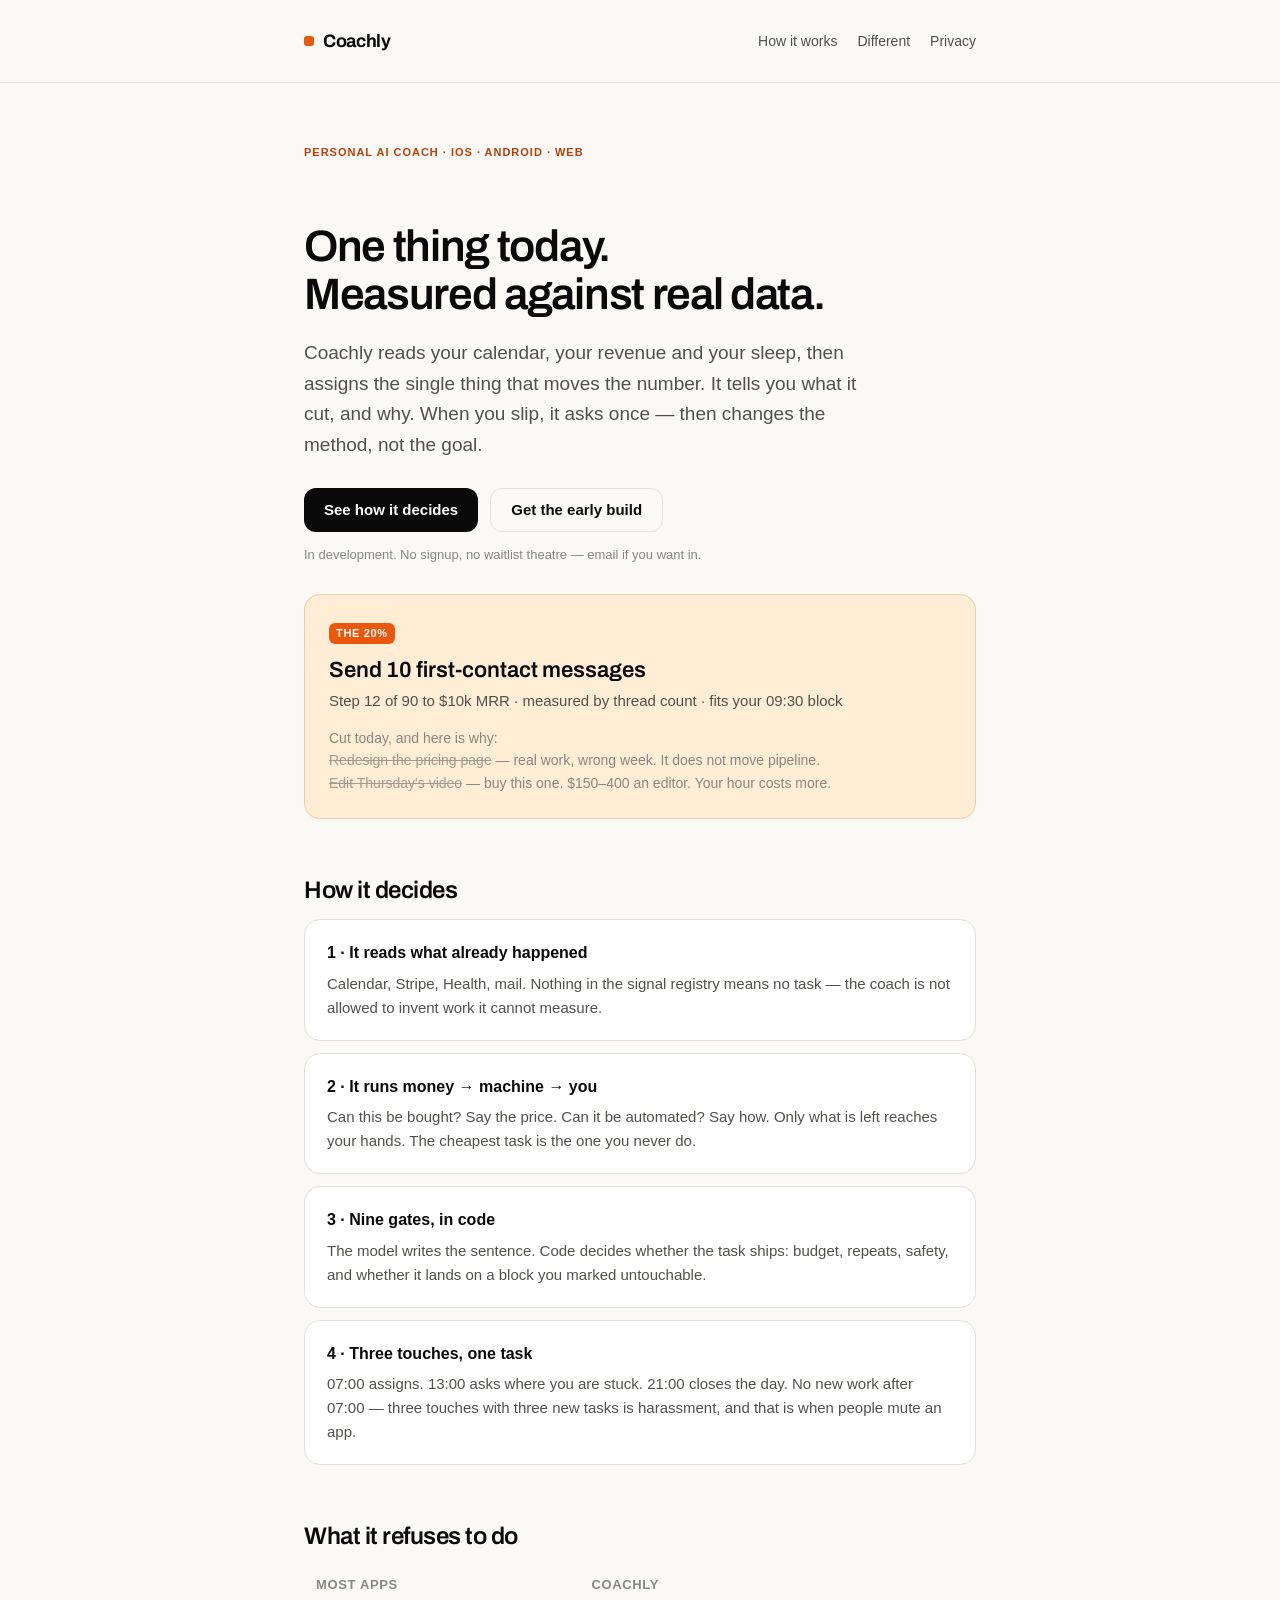
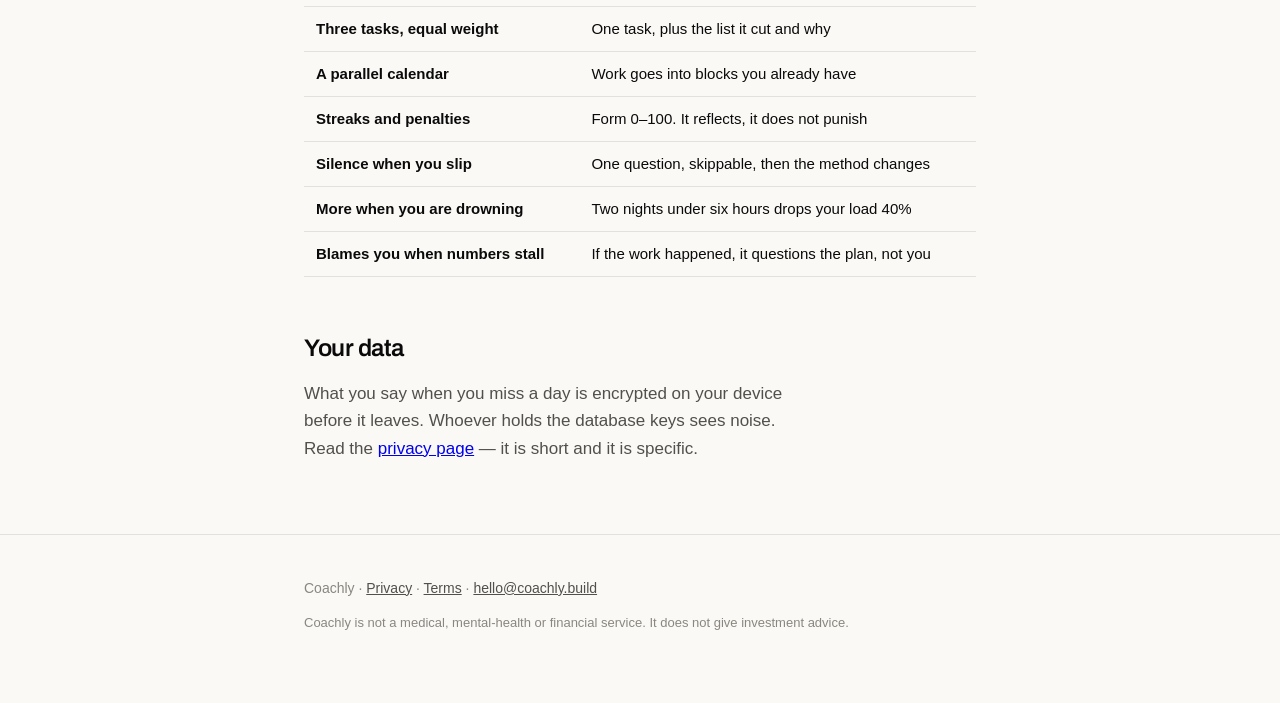
==== index.html @ 39885985 "Dựng nền Coachly: engine, token, lược đồ, trang coachly.build Đóng phần code của NGU-273, 274, 275, " ====
<!doctype html>
<html lang="en">
<head>
<meta charset="utf-8">
<meta name="viewport" content="width=device-width,initial-scale=1">
<title>Coachly — a coach that reads your calendar, not your to-do list</title>
<meta name="description" content="A 1:1 coach for operators. It assigns one thing a day, measures it against real data — calendar, revenue, sleep — and changes the plan when you slip.">
<link rel="preconnect" href="https://fonts.googleapis.com"><link rel="preconnect" href="https://fonts.gstatic.com" crossorigin>
<link href="https://fonts.googleapis.com/css2?family=Archivo:wght@500;600;700&display=swap" rel="stylesheet">
<link rel="stylesheet" href="style.css">
</head>
<body>
<header><div class="wrap bar">
  <div class="logo"><span class="dot"></span>Coachly</div>
  <nav><a href="#how">How it works</a><a href="#different">Different</a><a href="privacy.html">Privacy</a></nav>
</div></header>

<main class="wrap">
  <p class="eyebrow" style="margin-top:64px">Personal AI coach · iOS · Android · Web</p>
  <h1>One thing today.<br>Measured against real data.</h1>
  <p class="lede">Coachly reads your calendar, your revenue and your sleep, then assigns the single thing that moves the number. It tells you what it cut, and why. When you slip, it asks once — then changes the method, not the goal.</p>

  <div class="row">
    <a class="btn" href="#how">See how it decides</a>
    <a class="btn btn-ghost" href="mailto:hello@coachly.build">Get the early build</a>
  </div>
  <p class="note">In development. No signup, no waitlist theatre — email if you want in.</p>

  <div class="today">
    <span class="tag">THE 20%</span>
    <div class="t">Send 10 first-contact messages</div>
    <p style="margin:0;color:var(--ink-2);font-size:15px">Step 12 of 90 to $10k MRR · measured by thread count · fits your 09:30 block</p>
    <div class="cut">Cut today, and here is why:
      <br><s>Redesign the pricing page</s> — real work, wrong week. It does not move pipeline.
      <br><s>Edit Thursday's video</s> — buy this one. $150–400 an editor. Your hour costs more.
    </div>
  </div>

  <h2 id="how">How it decides</h2>
  <div class="card"><strong>1 · It reads what already happened</strong><p>Calendar, Stripe, Health, mail. Nothing in the signal registry means no task — the coach is not allowed to invent work it cannot measure.</p></div>
  <div class="card"><strong>2 · It runs money → machine → you</strong><p>Can this be bought? Say the price. Can it be automated? Say how. Only what is left reaches your hands. The cheapest task is the one you never do.</p></div>
  <div class="card"><strong>3 · Nine gates, in code</strong><p>The model writes the sentence. Code decides whether the task ships: budget, repeats, safety, and whether it lands on a block you marked untouchable.</p></div>
  <div class="card"><strong>4 · Three touches, one task</strong><p>07:00 assigns. 13:00 asks where you are stuck. 21:00 closes the day. No new work after 07:00 — three touches with three new tasks is harassment, and that is when people mute an app.</p></div>

  <h2 id="different">What it refuses to do</h2>
  <table>
    <tr><th>Most apps</th><th>Coachly</th></tr>
    <tr><td>Three tasks, equal weight</td><td>One task, plus the list it cut and why</td></tr>
    <tr><td>A parallel calendar</td><td>Work goes into blocks you already have</td></tr>
    <tr><td>Streaks and penalties</td><td>Form 0–100. It reflects, it does not punish</td></tr>
    <tr><td>Silence when you slip</td><td>One question, skippable, then the method changes</td></tr>
    <tr><td>More when you are drowning</td><td>Two nights under six hours drops your load 40%</td></tr>
    <tr><td>Blames you when numbers stall</td><td>If the work happened, it questions the plan, not you</td></tr>
  </table>

  <h2>Your data</h2>
  <p class="lede" style="font-size:17px">What you say when you miss a day is encrypted on your device before it leaves. Whoever holds the database keys sees noise. Read the <a href="privacy.html">privacy page</a> — it is short and it is specific.</p>
</main>

<footer><div class="wrap">
  <p>Coachly · <a href="privacy.html">Privacy</a> · <a href="terms.html">Terms</a> · <a href="mailto:hello@coachly.build">hello@coachly.build</a></p>
  <p class="note">Coachly is not a medical, mental-health or financial service. It does not give investment advice.</p>
</div></footer>
</body></html>
---- style.css ----
/* coachly.build — dùng đúng token của app (design/tokens.css).
   Trang bán hàng và app phải trông như một thứ; lệch màu là lệch lòng tin. */
:root{
  --canvas:#faf9f6;--surface:#fff;--surface-2:#f2f0eb;--line:#e4e1da;
  --ink:#0a0a0a;--ink-2:#52504b;--ink-3:#8a877f;
  --orange:#ea580c;--orange-ink:#b8400a;--orange-soft:#ffedd5;
  --good:#15803d;--risk:#b91c1c;--rest:#0369a1;
  --font-display:'Archivo',-apple-system,system-ui,sans-serif;
  --font-body:-apple-system,BlinkMacSystemFont,'SF Pro Text','Segoe UI',Roboto,sans-serif;
  --r-card:16px;--r-button:12px;--t:200ms;--ease:cubic-bezier(.2,0,0,1);
}
*{box-sizing:border-box}
body{margin:0;background:var(--canvas);color:var(--ink);font:16px/1.6 var(--font-body);-webkit-font-smoothing:antialiased}
.wrap{max-width:720px;margin:0 auto;padding:0 24px}
header{padding:28px 0;border-bottom:1px solid var(--line)}
.bar{display:flex;align-items:center;justify-content:space-between;gap:16px}
.logo{font:700 18px/1 var(--font-display);letter-spacing:-.02em;display:flex;align-items:center;gap:9px}
.dot{width:10px;height:10px;border-radius:3px;background:var(--orange);display:inline-block}
nav a{color:var(--ink-2);text-decoration:none;font-size:14px;margin-left:20px}
nav a:hover{color:var(--ink)}
h1{font:600 44px/1.1 var(--font-display);letter-spacing:-.03em;margin:64px 0 20px}
h2{font:600 24px/1.25 var(--font-display);letter-spacing:-.02em;margin:56px 0 14px}
h3{font:600 15px/1.3 var(--font-body);margin:28px 0 6px}
.lede{font-size:19px;color:var(--ink-2);max-width:54ch}
.eyebrow{font:600 11px/1 var(--font-body);letter-spacing:.09em;text-transform:uppercase;color:var(--orange-ink);margin-bottom:18px}
.btn{display:inline-flex;align-items:center;min-height:44px;padding:0 20px;border-radius:var(--r-button);background:var(--ink);color:#fff;text-decoration:none;font-weight:600;font-size:15px;transition:opacity var(--t) var(--ease)}
.btn:hover{opacity:.85}
.btn-ghost{background:transparent;color:var(--ink);border:1px solid var(--line)}
.row{display:flex;gap:12px;flex-wrap:wrap;margin:28px 0 8px}
.note{font-size:13px;color:var(--ink-3)}
.card{background:var(--surface);border:1px solid var(--line);border-radius:var(--r-card);padding:20px 22px;margin:12px 0}
.card p{margin:6px 0 0;color:var(--ink-2);font-size:15px}
.card strong{font-weight:600;color:var(--ink)}
/* MỘT vùng cam đặc trên trang. Đúng một. */
.today{background:var(--orange-soft);border:1px solid rgba(234,88,12,.24);border-radius:var(--r-card);padding:24px;margin:28px 0}
.today .tag{display:inline-block;background:var(--orange);color:#fff;font:600 11px/1 var(--font-body);letter-spacing:.06em;padding:5px 7px;border-radius:6px}
.today .t{font:600 22px/1.3 var(--font-display);margin:12px 0 4px}
.cut{color:var(--ink-3);font-size:14px;margin-top:14px}
.cut s{opacity:.8}
table{width:100%;border-collapse:collapse;margin:14px 0;font-size:15px}
th,td{text-align:left;padding:10px 12px;border-bottom:1px solid var(--line);vertical-align:top}
th{font-weight:600;font-size:13px;color:var(--ink-3);text-transform:uppercase;letter-spacing:.05em}
td:first-child{white-space:nowrap;font-weight:600}
footer{border-top:1px solid var(--line);margin-top:72px;padding:28px 0 56px;color:var(--ink-3);font-size:14px}
footer a{color:var(--ink-2)}
.legal p,.legal li{color:var(--ink-2)}
.legal h2{margin-top:40px;font-size:20px}
@media(max-width:560px){h1{font-size:34px;margin-top:40px}.lede{font-size:17px}}
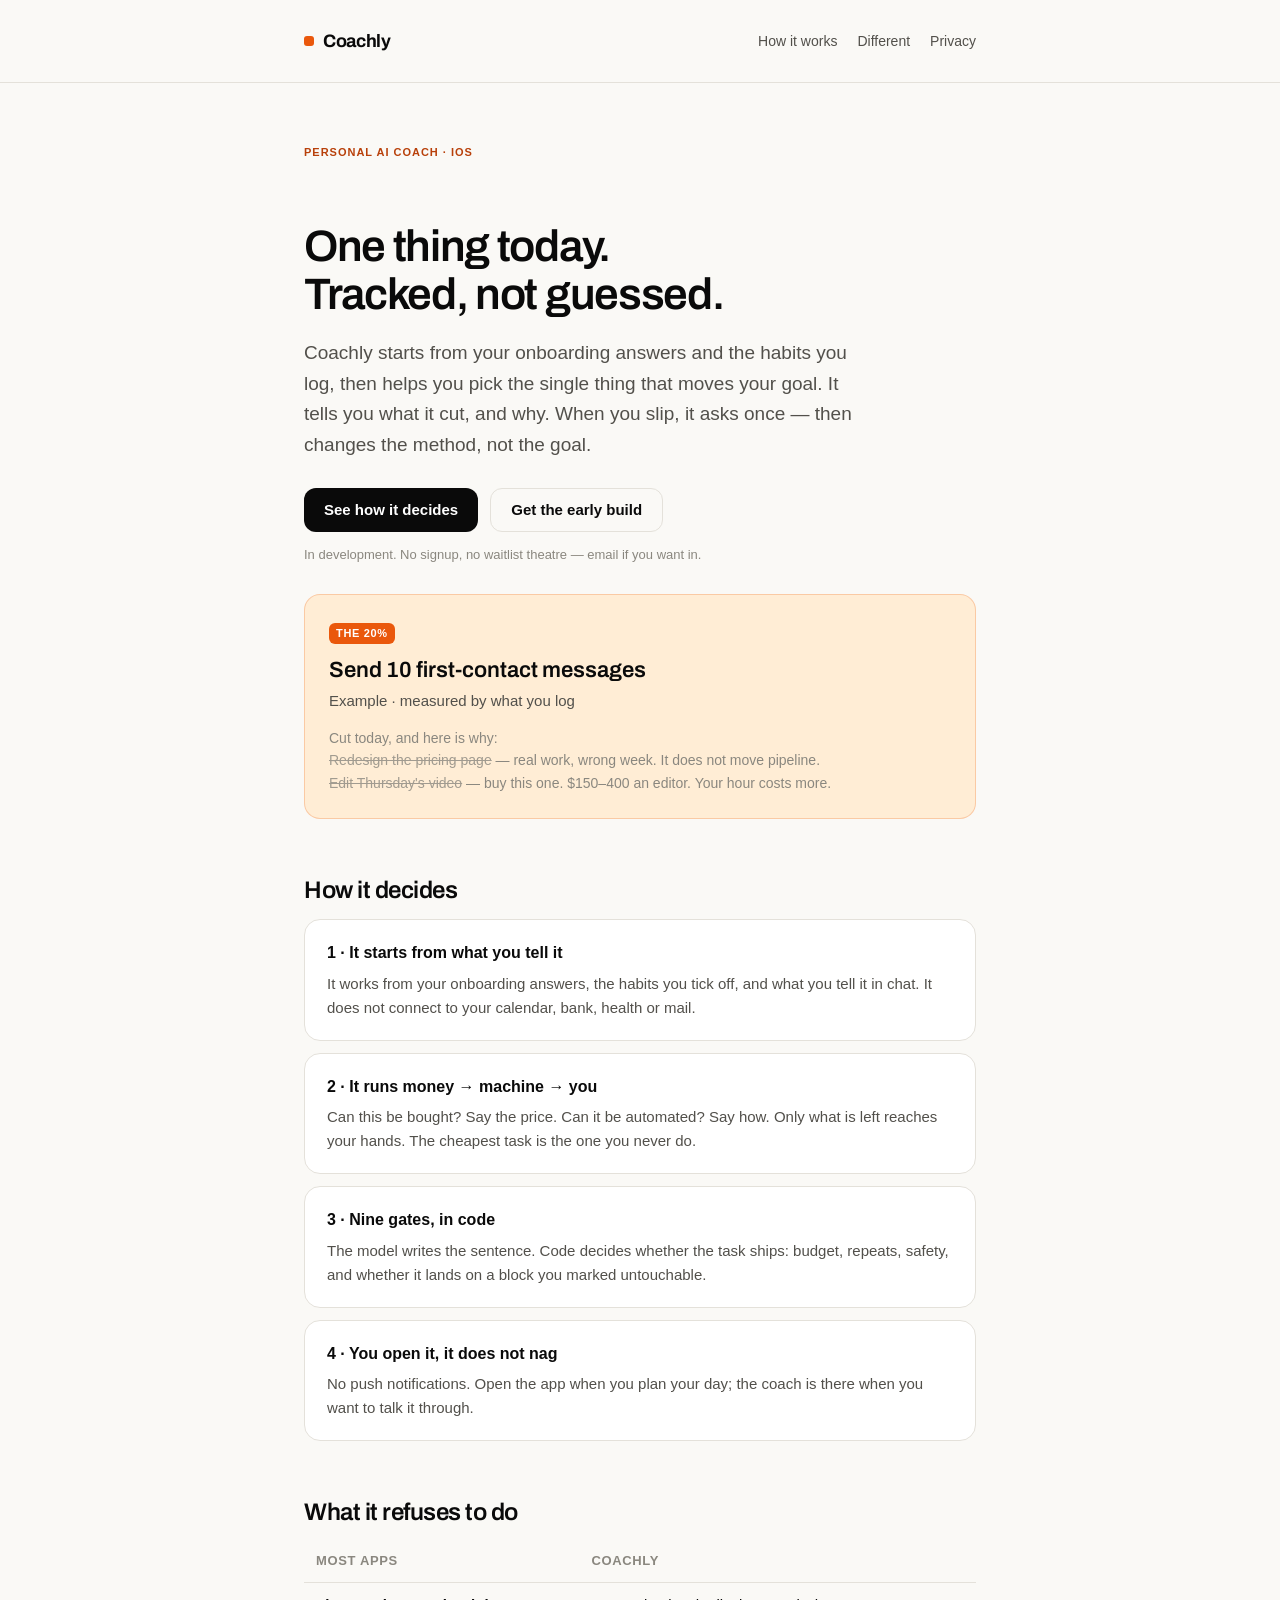
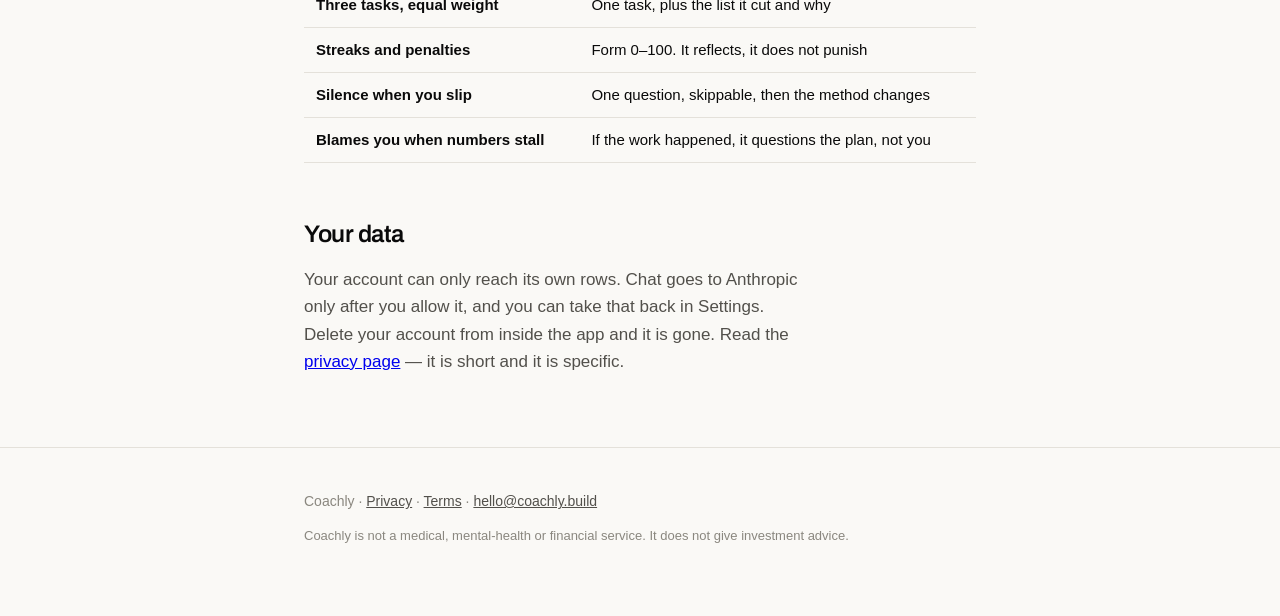
==== commit ec7c6a67: "Update site files for resubmit build 9 (26/09) - Deploy latest index.html, privacy.html, and style.c" ====
--- a/index.html
+++ b/index.html
@@ -3,8 +3,8 @@
 <head>
 <meta charset="utf-8">
 <meta name="viewport" content="width=device-width,initial-scale=1">
-<title>Coachly — a coach that reads your calendar, not your to-do list</title>
-<meta name="description" content="A 1:1 coach for operators. It assigns one thing a day, measures it against real data — calendar, revenue, sleep — and changes the plan when you slip.">
+<title>Coachly — a 1:1 AI coach that picks the one thing to do today</title>
+<meta name="description" content="A 1:1 coach for operators. It learns your goals in onboarding, helps you pick one thing a day, tracks your habits, and changes the plan when you slip.">
 <link rel="preconnect" href="https://fonts.googleapis.com"><link rel="preconnect" href="https://fonts.gstatic.com" crossorigin>
 <link href="https://fonts.googleapis.com/css2?family=Archivo:wght@500;600;700&display=swap" rel="stylesheet">
 <link rel="stylesheet" href="style.css">
@@ -16,9 +16,9 @@
 </div></header>
 
 <main class="wrap">
-  <p class="eyebrow" style="margin-top:64px">Personal AI coach · iOS · Android · Web</p>
-  <h1>One thing today.<br>Measured against real data.</h1>
-  <p class="lede">Coachly reads your calendar, your revenue and your sleep, then assigns the single thing that moves the number. It tells you what it cut, and why. When you slip, it asks once — then changes the method, not the goal.</p>
+  <p class="eyebrow" style="margin-top:64px">Personal AI coach · iOS</p>
+  <h1>One thing today.<br>Tracked, not guessed.</h1>
+  <p class="lede">Coachly starts from your onboarding answers and the habits you log, then helps you pick the single thing that moves your goal. It tells you what it cut, and why. When you slip, it asks once — then changes the method, not the goal.</p>
 
   <div class="row">
     <a class="btn" href="#how">See how it decides</a>
@@ -29,7 +29,7 @@
   <div class="today">
     <span class="tag">THE 20%</span>
     <div class="t">Send 10 first-contact messages</div>
-    <p style="margin:0;color:var(--ink-2);font-size:15px">Step 12 of 90 to $10k MRR · measured by thread count · fits your 09:30 block</p>
+    <p style="margin:0;color:var(--ink-2);font-size:15px">Example · measured by what you log</p>
     <div class="cut">Cut today, and here is why:
       <br><s>Redesign the pricing page</s> — real work, wrong week. It does not move pipeline.
       <br><s>Edit Thursday's video</s> — buy this one. $150–400 an editor. Your hour costs more.
@@ -37,24 +37,22 @@
   </div>
 
   <h2 id="how">How it decides</h2>
-  <div class="card"><strong>1 · It reads what already happened</strong><p>Calendar, Stripe, Health, mail. Nothing in the signal registry means no task — the coach is not allowed to invent work it cannot measure.</p></div>
+  <div class="card"><strong>1 · It starts from what you tell it</strong><p>It works from your onboarding answers, the habits you tick off, and what you tell it in chat. It does not connect to your calendar, bank, health or mail.</p></div>
   <div class="card"><strong>2 · It runs money → machine → you</strong><p>Can this be bought? Say the price. Can it be automated? Say how. Only what is left reaches your hands. The cheapest task is the one you never do.</p></div>
   <div class="card"><strong>3 · Nine gates, in code</strong><p>The model writes the sentence. Code decides whether the task ships: budget, repeats, safety, and whether it lands on a block you marked untouchable.</p></div>
-  <div class="card"><strong>4 · Three touches, one task</strong><p>07:00 assigns. 13:00 asks where you are stuck. 21:00 closes the day. No new work after 07:00 — three touches with three new tasks is harassment, and that is when people mute an app.</p></div>
+  <div class="card"><strong>4 · You open it, it does not nag</strong><p>No push notifications. Open the app when you plan your day; the coach is there when you want to talk it through.</p></div>
 
   <h2 id="different">What it refuses to do</h2>
   <table>
     <tr><th>Most apps</th><th>Coachly</th></tr>
     <tr><td>Three tasks, equal weight</td><td>One task, plus the list it cut and why</td></tr>
-    <tr><td>A parallel calendar</td><td>Work goes into blocks you already have</td></tr>
     <tr><td>Streaks and penalties</td><td>Form 0–100. It reflects, it does not punish</td></tr>
     <tr><td>Silence when you slip</td><td>One question, skippable, then the method changes</td></tr>
-    <tr><td>More when you are drowning</td><td>Two nights under six hours drops your load 40%</td></tr>
     <tr><td>Blames you when numbers stall</td><td>If the work happened, it questions the plan, not you</td></tr>
   </table>
 
   <h2>Your data</h2>
-  <p class="lede" style="font-size:17px">What you say when you miss a day is encrypted on your device before it leaves. Whoever holds the database keys sees noise. Read the <a href="privacy.html">privacy page</a> — it is short and it is specific.</p>
+  <p class="lede" style="font-size:17px">Your account can only reach its own rows. Chat goes to Anthropic only after you allow it, and you can take that back in Settings. Delete your account from inside the app and it is gone. Read the <a href="privacy.html">privacy page</a> — it is short and it is specific.</p>
 </main>
 
 <footer><div class="wrap">
